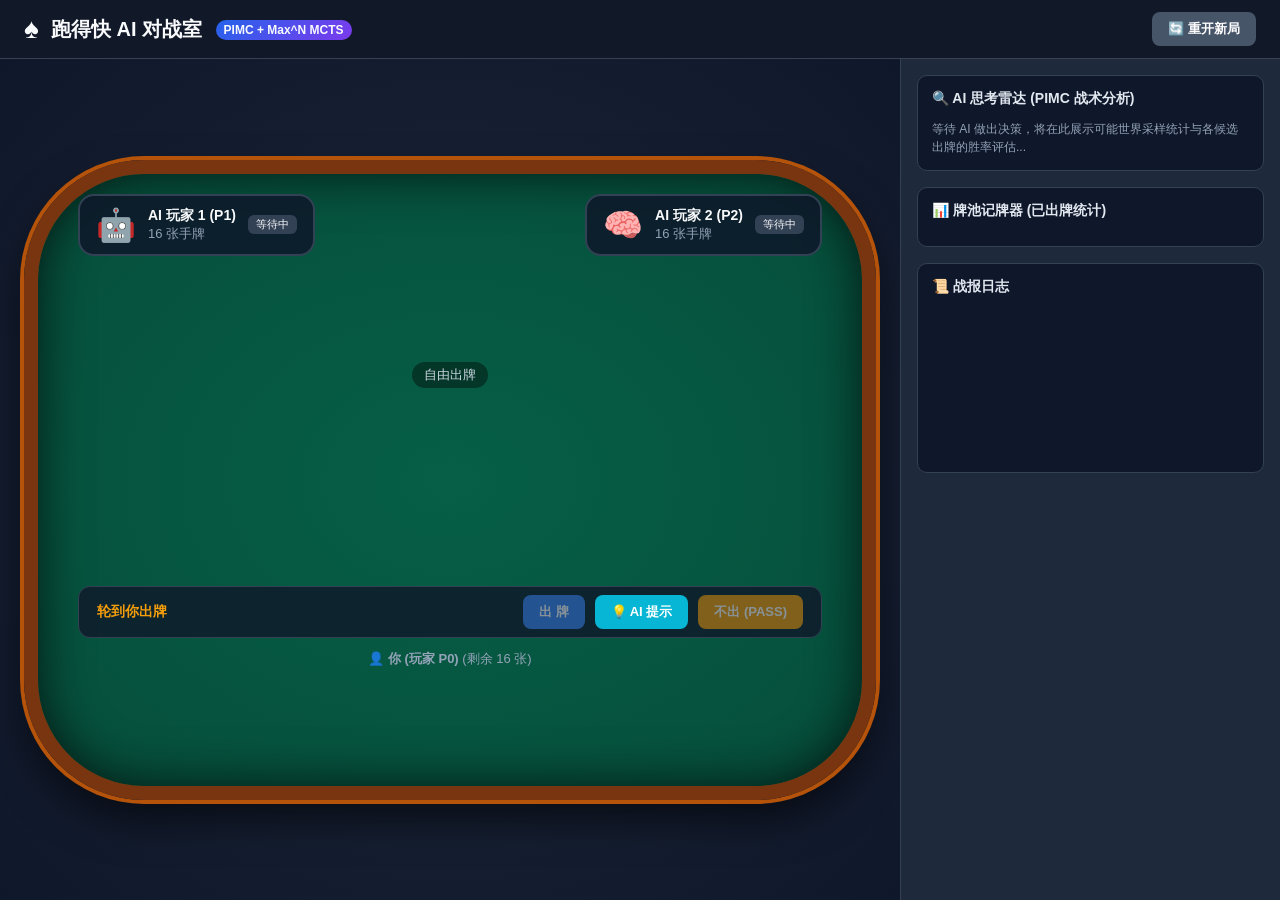
==== src/main/resources/static/index.html @ 57f460ea "feat: add integrated local web game client for 1 human vs 2 AI players" ====
<!DOCTYPE html>
<html lang="zh-CN">
<head>
    <meta charset="UTF-8">
    <meta name="viewport" content="width=device-width, initial-scale=1.0">
    <title>跑得快 AI 对战平台 (PIMC 算法体验)</title>
    <link rel="stylesheet" href="style.css">
</head>
<body>
    <div class="app-container">
        <!-- 顶部导航 -->
        <header class="header">
            <div class="logo">
                <span class="logo-icon">♠️</span>
                <h1>跑得快 AI 对战室 <span class="badge">PIMC + Max^N MCTS</span></h1>
            </div>
            <div class="header-actions">
                <button id="btn-new-game" class="btn btn-secondary">🔄 重开新局</button>
            </div>
        </header>

        <!-- 主体对战区与分析侧边栏 -->
        <main class="main-content">
            <!-- 牌桌区 -->
            <section class="table-container">
                <div class="poker-table">
                    <!-- 上方两名 AI 玩家 -->
                    <div class="opponents-row">
                        <!-- AI 玩家 1 -->
                        <div id="player-1" class="player-box ai-player">
                            <div class="player-avatar">🤖</div>
                            <div class="player-info">
                                <div class="player-name">AI 玩家 1 (P1)</div>
                                <div class="card-count"><span id="p1-card-count">16</span> 张手牌</div>
                            </div>
                            <div id="p1-status" class="player-status">等待中</div>
                            <div id="p1-last-move" class="played-cards-bubble"></div>
                        </div>

                        <!-- AI 玩家 2 -->
                        <div id="player-2" class="player-box ai-player">
                            <div class="player-avatar">🧠</div>
                            <div class="player-info">
                                <div class="player-name">AI 玩家 2 (P2)</div>
                                <div class="card-count"><span id="p2-card-count">16</span> 张手牌</div>
                            </div>
                            <div id="p2-status" class="player-status">等待中</div>
                            <div id="p2-last-move" class="played-cards-bubble"></div>
                        </div>
                    </div>

                    <!-- 桌面中央出牌区 -->
                    <div class="center-trick-area">
                        <div class="trick-status-badge" id="trick-status-text">自由出牌</div>
                        <div id="table-cards" class="table-cards-display"></div>
                    </div>

                    <!-- 底部人类玩家区 -->
                    <div class="human-section">
                        <!-- 操作提示与控制按钮 -->
                        <div class="human-controls">
                            <div class="turn-indicator" id="turn-indicator">轮到你出牌</div>
                            <div class="action-buttons">
                                <button id="btn-play" class="btn btn-primary" disabled>出 牌</button>
                                <button id="btn-hint" class="btn btn-info">💡 AI 提示</button>
                                <button id="btn-pass" class="btn btn-warning" disabled>不出 (PASS)</button>
                            </div>
                        </div>

                        <!-- 人类手牌展示 -->
                        <div class="human-player-box">
                            <div class="human-info">
                                <span class="human-avatar">👤</span>
                                <strong>你 (玩家 P0)</strong>
                                <span class="hand-count">(剩余 <span id="p0-card-count">16</span> 张)</span>
                            </div>
                            <div id="human-hand" class="hand-cards-display"></div>
                        </div>
                    </div>
                </div>
            </section>

            <!-- 右侧战术与 AI 思考分析面板 -->
            <aside class="sidebar">
                <!-- 实时 AI 思考雷达 -->
                <div class="panel ai-thought-panel">
                    <h3>🔍 AI 思考雷达 (PIMC 战术分析)</h3>
                    <div id="ai-thought-content" class="ai-thought-content">
                        <p class="placeholder-text">等待 AI 做出决策，将在此展示可能世界采样统计与各候选出牌的胜率评估...</p>
                    </div>
                </div>

                <!-- 记牌器面板 -->
                <div class="panel card-counter-panel">
                    <h3>📊 牌池记牌器 (已出牌统计)</h3>
                    <div id="card-counter" class="card-counter-grid"></div>
                </div>

                <!-- 实时牌局动态日志 -->
                <div class="panel logs-panel">
                    <h3>📜 战报日志</h3>
                    <div id="event-logs" class="logs-container"></div>
                </div>
            </aside>
        </main>
    </div>

    <!-- 弹窗通知 (胜负结果) -->
    <div id="modal-overlay" class="modal-overlay hidden">
        <div class="modal-content">
            <h2 id="modal-title">胜负揭晓</h2>
            <p id="modal-message"></p>
            <button id="modal-btn-restart" class="btn btn-primary">再来一局</button>
        </div>
    </div>

    <script src="app.js"></script>
</body>
</html>
---- src/main/resources/static/style.css ----
:root {
    --bg-dark: #0f172a;
    --panel-bg: #1e293b;
    --table-green: #064e3b;
    --table-felt: #065f46;
    --table-border: #b45309;
    --gold: #f59e0b;
    --primary: #3b82f6;
    --success: #10b981;
    --danger: #ef4444;
    --warning: #f59e0b;
    --info: #06b6d4;
    --text-light: #f8fafc;
    --text-muted: #94a3b8;
}

* {
    box-sizing: border-box;
    margin: 0;
    padding: 0;
}

body {
    font-family: -apple-system, BlinkMacSystemFont, "Segoe UI", Roboto, "PingFang SC", "Microsoft YaHei", sans-serif;
    background-color: var(--bg-dark);
    color: var(--text-light);
    overflow-x: hidden;
    min-height: 100vh;
}

.app-container {
    display: flex;
    flex-direction: column;
    height: 100vh;
}

/* 顶部 Header */
.header {
    background: #111827;
    border-bottom: 1px solid #374151;
    padding: 12px 24px;
    display: flex;
    justify-content: space-between;
    align-items: center;
}

.logo {
    display: flex;
    align-items: center;
    gap: 12px;
}

.logo-icon {
    font-size: 28px;
}

.logo h1 {
    font-size: 20px;
    font-weight: 700;
}

.badge {
    font-size: 12px;
    background: linear-gradient(135deg, #2563eb, #7c3aed);
    padding: 3px 8px;
    border-radius: 9999px;
    margin-left: 8px;
    vertical-align: middle;
}

/* 主体布局 */
.main-content {
    display: flex;
    flex: 1;
    overflow: hidden;
}

/* 牌桌区 */
.table-container {
    flex: 1;
    display: flex;
    align-items: center;
    justify-content: center;
    padding: 24px;
    background: radial-gradient(circle, #1e293b 0%, #0f172a 100%);
    overflow: hidden;
}

.poker-table {
    width: 100%;
    max-width: 960px;
    height: 640px;
    background: radial-gradient(ellipse at center, var(--table-felt) 0%, var(--table-green) 100%);
    border: 14px solid #78350f;
    box-shadow: 0 0 0 4px #b45309, inset 0 0 50px rgba(0, 0, 0, 0.7), 0 20px 40px rgba(0, 0, 0, 0.6);
    border-radius: 120px;
    position: relative;
    display: flex;
    flex-direction: column;
    justify-content: space-between;
    padding: 20px 40px;
}

/* 上方两位 AI 玩家 */
.opponents-row {
    display: flex;
    justify-content: space-between;
    align-items: flex-start;
}

.player-box {
    display: flex;
    align-items: center;
    gap: 12px;
    background: rgba(15, 23, 42, 0.85);
    border: 2px solid #334155;
    padding: 10px 16px;
    border-radius: 16px;
    backdrop-filter: blur(8px);
    transition: all 0.3s;
    position: relative;
    min-width: 220px;
}

.player-box.active-turn {
    border-color: var(--gold);
    box-shadow: 0 0 20px rgba(245, 158, 11, 0.5);
    transform: scale(1.03);
}

.player-avatar {
    font-size: 32px;
}

.player-info .player-name {
    font-size: 14px;
    font-weight: 600;
}

.player-info .card-count {
    font-size: 13px;
    color: var(--text-muted);
}

.player-status {
    margin-left: auto;
    font-size: 11px;
    padding: 2px 8px;
    border-radius: 6px;
    background: #334155;
}

.player-status.thinking {
    background: #d97706;
    animation: pulse 1.2s infinite;
}

@keyframes pulse {
    0%, 100% { opacity: 1; }
    50% { opacity: 0.5; }
}

.played-cards-bubble {
    position: absolute;
    bottom: -45px;
    left: 10px;
    display: flex;
    gap: 4px;
}

/* 中央桌面出牌区 */
.center-trick-area {
    display: flex;
    flex-direction: column;
    align-items: center;
    justify-content: center;
    min-height: 120px;
}

.trick-status-badge {
    font-size: 13px;
    padding: 4px 12px;
    background: rgba(0, 0, 0, 0.4);
    border-radius: 20px;
    color: #cbd5e1;
    margin-bottom: 12px;
}

.table-cards-display {
    display: flex;
    gap: 6px;
    min-height: 80px;
    align-items: center;
}

/* 底部人类玩家区 */
.human-section {
    display: flex;
    flex-direction: column;
    gap: 12px;
    align-items: center;
}

.human-controls {
    display: flex;
    justify-content: space-between;
    width: 100%;
    align-items: center;
    background: rgba(15, 23, 42, 0.8);
    padding: 8px 18px;
    border-radius: 12px;
    border: 1px solid #334155;
}

.turn-indicator {
    font-size: 14px;
    font-weight: 700;
    color: var(--gold);
}

.action-buttons {
    display: flex;
    gap: 10px;
}

.human-player-box {
    display: flex;
    flex-direction: column;
    align-items: center;
    gap: 8px;
    width: 100%;
}

.human-info {
    font-size: 13px;
    color: #94a3b8;
}

/* 手牌视觉组件 */
.hand-cards-display {
    display: flex;
    justify-content: center;
    gap: 5px;
    padding-bottom: 5px;
    min-height: 90px;
    max-width: 100%;
    overflow-x: auto;
}

.card {
    width: 48px;
    height: 72px;
    background: #ffffff;
    border-radius: 6px;
    box-shadow: 0 4px 8px rgba(0, 0, 0, 0.3);
    color: #1e293b;
    display: flex;
    flex-direction: column;
    justify-content: space-between;
    padding: 4px 6px;
    font-weight: 700;
    font-size: 16px;
    cursor: pointer;
    user-select: none;
    transition: transform 0.15s ease, box-shadow 0.15s ease;
    border: 1px solid #cbd5e1;
}

.card:hover {
    transform: translateY(-8px);
    box-shadow: 0 8px 16px rgba(0, 0, 0, 0.5);
}

.card.selected {
    transform: translateY(-20px);
    box-shadow: 0 12px 20px rgba(59, 130, 246, 0.6);
    border-color: #3b82f6;
    background: #eff6ff;
}

.card.red {
    color: #dc2626;
}

.card.small {
    width: 36px;
    height: 54px;
    font-size: 13px;
    padding: 2px 4px;
}

/* 侧边栏与战术面板 */
.sidebar {
    width: 380px;
    background: var(--panel-bg);
    border-left: 1px solid #334155;
    display: flex;
    flex-direction: column;
    overflow-y: auto;
    padding: 16px;
    gap: 16px;
}

.panel {
    background: #0f172a;
    border: 1px solid #334155;
    border-radius: 10px;
    padding: 14px;
}

.panel h3 {
    font-size: 14px;
    font-weight: 700;
    margin-bottom: 12px;
    color: #e2e8f0;
    display: flex;
    align-items: center;
    gap: 6px;
}

/* AI 思考雷达 */
.ai-thought-content {
    font-size: 12px;
}

.thought-item {
    margin-bottom: 10px;
}

.thought-header {
    display: flex;
    justify-content: space-between;
    margin-bottom: 4px;
    color: #cbd5e1;
}

.progress-bar-bg {
    background: #334155;
    height: 6px;
    border-radius: 3px;
    overflow: hidden;
}

.progress-bar-fill {
    background: linear-gradient(90deg, #3b82f6, #10b981);
    height: 100%;
    border-radius: 3px;
}

.placeholder-text {
    color: var(--text-muted);
    font-size: 12px;
    line-height: 1.5;
}

/* 记牌器 */
.card-counter-grid {
    display: grid;
    grid-template-columns: repeat(7, 1fr);
    gap: 6px;
}

.counter-item {
    display: flex;
    flex-direction: column;
    align-items: center;
    background: #1e293b;
    border: 1px solid #334155;
    border-radius: 6px;
    padding: 4px 0;
}

.counter-rank {
    font-weight: 700;
    font-size: 13px;
}

.counter-value {
    font-size: 11px;
    color: #f59e0b;
}

/* 战报日志 */
.logs-container {
    height: 150px;
    overflow-y: auto;
    font-size: 12px;
    line-height: 1.6;
    color: #cbd5e1;
    display: flex;
    flex-direction: column;
    gap: 4px;
}

.log-entry {
    padding: 2px 0;
    border-bottom: 1px dashed #1e293b;
}

/* 按钮规范 */
.btn {
    padding: 8px 16px;
    font-size: 13px;
    font-weight: 600;
    border-radius: 8px;
    border: none;
    cursor: pointer;
    transition: background-color 0.2s, transform 0.1s;
}

.btn:active {
    transform: scale(0.97);
}

.btn:disabled {
    opacity: 0.5;
    cursor: not-allowed;
}

.btn-primary { background: var(--primary); color: #fff; }
.btn-primary:hover:not(:disabled) { background: #2563eb; }

.btn-secondary { background: #475569; color: #fff; }
.btn-secondary:hover:not(:disabled) { background: #64748b; }

.btn-info { background: var(--info); color: #fff; }
.btn-info:hover:not(:disabled) { background: #0891b2; }

.btn-warning { background: var(--warning); color: #fff; }
.btn-warning:hover:not(:disabled) { background: #d97706; }

/* 模态弹窗 */
.modal-overlay {
    position: fixed;
    top: 0; left: 0; right: 0; bottom: 0;
    background: rgba(0, 0, 0, 0.7);
    display: flex;
    align-items: center;
    justify-content: center;
    z-index: 999;
}

.modal-overlay.hidden {
    display: none;
}

.modal-content {
    background: #1e293b;
    border: 2px solid var(--gold);
    border-radius: 16px;
    padding: 30px 40px;
    text-align: center;
    max-width: 400px;
    width: 90%;
    box-shadow: 0 20px 50px rgba(0, 0, 0, 0.8);
}

.modal-content h2 {
    font-size: 24px;
    color: var(--gold);
    margin-bottom: 12px;
}

.modal-content p {
    font-size: 15px;
    color: #cbd5e1;
    margin-bottom: 24px;
}
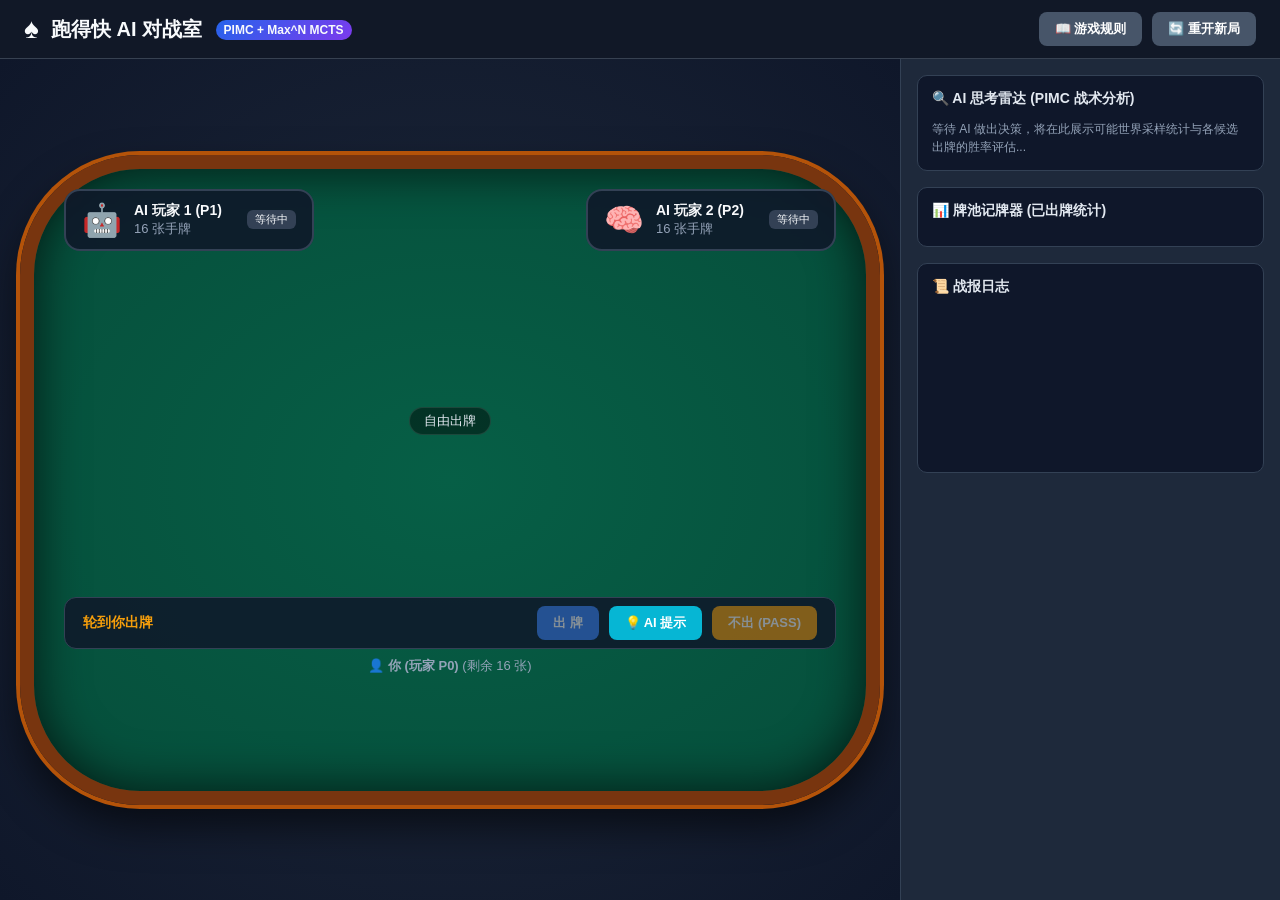
==== commit 1da76d45: "feat: support independent player action displays with pass badges, rules modal, and multi-session is" ====
--- a/src/main/resources/static/index.html
+++ b/src/main/resources/static/index.html
@@ -15,6 +15,7 @@
                 <h1>跑得快 AI 对战室 <span class="badge">PIMC + Max^N MCTS</span></h1>
             </div>
             <div class="header-actions">
+                <button id="btn-rules" class="btn btn-secondary">📖 游戏规则</button>
                 <button id="btn-new-game" class="btn btn-secondary">🔄 重开新局</button>
             </div>
         </header>
@@ -26,37 +27,45 @@
                 <div class="poker-table">
                     <!-- 上方两名 AI 玩家 -->
                     <div class="opponents-row">
-                        <!-- AI 玩家 1 -->
-                        <div id="player-1" class="player-box ai-player">
-                            <div class="player-avatar">🤖</div>
-                            <div class="player-info">
-                                <div class="player-name">AI 玩家 1 (P1)</div>
-                                <div class="card-count"><span id="p1-card-count">16</span> 张手牌</div>
+                        <!-- AI 玩家 1 区域 -->
+                        <div class="player-unit left-unit">
+                            <div id="player-1" class="player-box ai-player">
+                                <div class="player-avatar">🤖</div>
+                                <div class="player-info">
+                                    <div class="player-name">AI 玩家 1 (P1)</div>
+                                    <div class="card-count"><span id="p1-card-count">16</span> 张手牌</div>
+                                </div>
+                                <div id="p1-status" class="player-status">等待中</div>
                             </div>
-                            <div id="p1-status" class="player-status">等待中</div>
-                            <div id="p1-last-move" class="played-cards-bubble"></div>
+                            <!-- P1 面前出牌/过牌展示区 -->
+                            <div id="p1-action-area" class="player-action-display"></div>
                         </div>
 
-                        <!-- AI 玩家 2 -->
-                        <div id="player-2" class="player-box ai-player">
-                            <div class="player-avatar">🧠</div>
-                            <div class="player-info">
-                                <div class="player-name">AI 玩家 2 (P2)</div>
-                                <div class="card-count"><span id="p2-card-count">16</span> 张手牌</div>
+                        <!-- AI 玩家 2 区域 -->
+                        <div class="player-unit right-unit">
+                            <div id="player-2" class="player-box ai-player">
+                                <div class="player-avatar">🧠</div>
+                                <div class="player-info">
+                                    <div class="player-name">AI 玩家 2 (P2)</div>
+                                    <div class="card-count"><span id="p2-card-count">16</span> 张手牌</div>
+                                </div>
+                                <div id="p2-status" class="player-status">等待中</div>
                             </div>
-                            <div id="p2-status" class="player-status">等待中</div>
-                            <div id="p2-last-move" class="played-cards-bubble"></div>
+                            <!-- P2 面前出牌/过牌展示区 -->
+                            <div id="p2-action-area" class="player-action-display"></div>
                         </div>
                     </div>
 
-                    <!-- 桌面中央出牌区 -->
+                    <!-- 桌面中央状态提示区 -->
                     <div class="center-trick-area">
                         <div class="trick-status-badge" id="trick-status-text">自由出牌</div>
-                        <div id="table-cards" class="table-cards-display"></div>
                     </div>
 
                     <!-- 底部人类玩家区 -->
                     <div class="human-section">
+                        <!-- P0 (真人) 面前出牌/过牌展示区 -->
+                        <div id="p0-action-area" class="player-action-display human-action-display"></div>
+
                         <!-- 操作提示与控制按钮 -->
                         <div class="human-controls">
                             <div class="turn-indicator" id="turn-indicator">轮到你出牌</div>
@@ -105,6 +114,51 @@
         </main>
     </div>
 
+    <!-- 游戏规则弹窗 -->
+    <div id="rules-modal" class="modal-overlay hidden">
+        <div class="modal-content rules-modal-content">
+            <div class="modal-header">
+                <h2>📖 跑得快游戏规则详解</h2>
+                <button id="rules-close-icon" class="btn-close">&times;</button>
+            </div>
+            <div class="rules-body">
+                <section class="rule-sec">
+                    <h4>1. 牌数与人数</h4>
+                    <p>标准 3 人对局，总共 48 张扑克牌（无大小王，去掉 3 张 2 和 1 张 A，保留 1 张 2、3 张 A 以及 3~K 各 4 张）。每人发 16 张手牌。</p>
+                </section>
+
+                <section class="rule-sec highlight-sec">
+                    <h4>⚠️ 2. 核心规则：能管必管 / 有牌必压</h4>
+                    <p>这是正宗跑得快与斗地主的最大区别：<strong>当上家出牌后，若你手牌中存在能够大过上家的合法牌型，规则强制要求必须打出，不允许选择“不出 (PASS)”！</strong></p>
+                    <p>只有当你手中<strong>完全没有任何牌能够压制</strong>时，“不出 (PASS)”按钮才会解锁可用。这也是为什么有时 PASS 按钮为置灰状态的原因。</p>
+                </section>
+
+                <section class="rule-sec">
+                    <h4>3. 牌型与大小</h4>
+                    <ul>
+                        <li><strong>点数顺序</strong>：2 > A > K > Q > J > 10 > 9 > 8 > 7 > 6 > 5 > 4 > 3</li>
+                        <li><strong>单张</strong>：任意单张牌，比点数大小。</li>
+                        <li><strong>对子</strong>：两张点数相同的牌。</li>
+                        <li><strong>三张</strong>：三张同点数牌，可单出，也可三带一、三带二（可带一对或两张单牌）。</li>
+                        <li><strong>顺子</strong>：5 张或以上连续单牌（3 到 A，顺子不能包含 2）。</li>
+                        <li><strong>连对</strong>：2 对或以上连续对子（如 3344，最大到 AA）。</li>
+                        <li><strong>飞机</strong>：2 个或以上连续三张，可带单牌或对子。</li>
+                        <li><strong>炸弹</strong>：4 张同点数牌，能压除更大炸弹外的所有普通牌型。</li>
+                        <li><strong>四带二</strong>：4 张同点数带两张单牌或一对。</li>
+                    </ul>
+                </section>
+
+                <section class="rule-sec">
+                    <h4>4. 胜负判定</h4>
+                    <p>各自为战，任何一位玩家率先出完手中的全部 16 张牌即刻获胜，牌局结束！</p>
+                </section>
+            </div>
+            <div class="modal-footer">
+                <button id="btn-rules-confirm" class="btn btn-primary">我了解了，开始游戏</button>
+            </div>
+        </div>
+    </div>
+
     <!-- 弹窗通知 (胜负结果) -->
     <div id="modal-overlay" class="modal-overlay hidden">
         <div class="modal-content">
--- a/src/main/resources/static/style.css
+++ b/src/main/resources/static/style.css
@@ -68,6 +68,11 @@
     vertical-align: middle;
 }
 
+.header-actions {
+    display: flex;
+    gap: 10px;
+}
+
 /* 主体布局 */
 .main-content {
     display: flex;
@@ -81,15 +86,15 @@
     display: flex;
     align-items: center;
     justify-content: center;
-    padding: 24px;
+    padding: 20px;
     background: radial-gradient(circle, #1e293b 0%, #0f172a 100%);
     overflow: hidden;
 }
 
 .poker-table {
     width: 100%;
-    max-width: 960px;
-    height: 640px;
+    max-width: 980px;
+    height: 650px;
     background: radial-gradient(ellipse at center, var(--table-felt) 0%, var(--table-green) 100%);
     border: 14px solid #78350f;
     box-shadow: 0 0 0 4px #b45309, inset 0 0 50px rgba(0, 0, 0, 0.7), 0 20px 40px rgba(0, 0, 0, 0.6);
@@ -98,34 +103,48 @@
     display: flex;
     flex-direction: column;
     justify-content: space-between;
-    padding: 20px 40px;
-}
-
-/* 上方两位 AI 玩家 */
+    padding: 20px 30px;
+}
+
+/* 上方两位 AI 玩家容器 */
 .opponents-row {
     display: flex;
     justify-content: space-between;
     align-items: flex-start;
 }
 
+.player-unit {
+    display: flex;
+    flex-direction: column;
+    gap: 8px;
+    width: 250px;
+}
+
+.player-unit.left-unit {
+    align-items: flex-start;
+}
+
+.player-unit.right-unit {
+    align-items: flex-end;
+}
+
 .player-box {
     display: flex;
     align-items: center;
     gap: 12px;
-    background: rgba(15, 23, 42, 0.85);
+    background: rgba(15, 23, 42, 0.88);
     border: 2px solid #334155;
     padding: 10px 16px;
     border-radius: 16px;
     backdrop-filter: blur(8px);
     transition: all 0.3s;
-    position: relative;
-    min-width: 220px;
+    width: 100%;
 }
 
 .player-box.active-turn {
     border-color: var(--gold);
-    box-shadow: 0 0 20px rgba(245, 158, 11, 0.5);
-    transform: scale(1.03);
+    box-shadow: 0 0 20px rgba(245, 158, 11, 0.6);
+    transform: scale(1.02);
 }
 
 .player-avatar {
@@ -160,45 +179,75 @@
     50% { opacity: 0.5; }
 }
 
-.played-cards-bubble {
-    position: absolute;
-    bottom: -45px;
-    left: 10px;
-    display: flex;
+/* 玩家面前各自的出牌 / 过牌展示区 */
+.player-action-display {
+    min-height: 62px;
+    display: flex;
+    align-items: center;
     gap: 4px;
-}
-
-/* 中央桌面出牌区 */
+    padding: 4px 6px;
+}
+
+.human-action-display {
+    justify-content: center;
+    min-height: 64px;
+    margin-bottom: 4px;
+}
+
+/* 过牌 (PASS) 提示气泡 */
+.pass-badge {
+    background: rgba(239, 68, 68, 0.2);
+    border: 1.5px solid #ef4444;
+    color: #fca5a5;
+    font-size: 13px;
+    font-weight: 700;
+    padding: 6px 14px;
+    border-radius: 20px;
+    letter-spacing: 1px;
+    box-shadow: 0 4px 10px rgba(239, 68, 68, 0.3);
+    animation: popIn 0.25s ease-out;
+}
+
+/* 出牌类型标签 */
+.action-type-tag {
+    font-size: 11px;
+    background: rgba(0, 0, 0, 0.5);
+    color: #cbd5e1;
+    padding: 2px 6px;
+    border-radius: 4px;
+    margin-left: 6px;
+    align-self: flex-end;
+}
+
+@keyframes popIn {
+    0% { transform: scale(0.8); opacity: 0; }
+    100% { transform: scale(1); opacity: 1; }
+}
+
+/* 中央状态区 */
 .center-trick-area {
     display: flex;
     flex-direction: column;
     align-items: center;
     justify-content: center;
-    min-height: 120px;
 }
 
 .trick-status-badge {
     font-size: 13px;
-    padding: 4px 12px;
-    background: rgba(0, 0, 0, 0.4);
+    padding: 4px 14px;
+    background: rgba(0, 0, 0, 0.45);
+    border: 1px solid rgba(255, 255, 255, 0.1);
     border-radius: 20px;
-    color: #cbd5e1;
-    margin-bottom: 12px;
-}
-
-.table-cards-display {
-    display: flex;
-    gap: 6px;
-    min-height: 80px;
-    align-items: center;
+    color: #e2e8f0;
 }
 
 /* 底部人类玩家区 */
 .human-section {
     display: flex;
     flex-direction: column;
-    gap: 12px;
-    align-items: center;
+    gap: 8px;
+    align-items: center;
+    width: 100%;
 }
 
 .human-controls {
@@ -206,7 +255,7 @@
     justify-content: space-between;
     width: 100%;
     align-items: center;
-    background: rgba(15, 23, 42, 0.8);
+    background: rgba(15, 23, 42, 0.85);
     padding: 8px 18px;
     border-radius: 12px;
     border: 1px solid #334155;
@@ -227,7 +276,7 @@
     display: flex;
     flex-direction: column;
     align-items: center;
-    gap: 8px;
+    gap: 6px;
     width: 100%;
 }
 
@@ -283,10 +332,16 @@
 }
 
 .card.small {
-    width: 36px;
-    height: 54px;
+    width: 38px;
+    height: 56px;
     font-size: 13px;
     padding: 2px 4px;
+    cursor: default;
+}
+
+.card.small:hover {
+    transform: none;
+    box-shadow: 0 4px 8px rgba(0, 0, 0, 0.3);
 }
 
 /* 侧边栏与战术面板 */
@@ -433,11 +488,12 @@
 .modal-overlay {
     position: fixed;
     top: 0; left: 0; right: 0; bottom: 0;
-    background: rgba(0, 0, 0, 0.7);
+    background: rgba(0, 0, 0, 0.75);
     display: flex;
     align-items: center;
     justify-content: center;
     z-index: 999;
+    backdrop-filter: blur(4px);
 }
 
 .modal-overlay.hidden {
@@ -448,21 +504,95 @@
     background: #1e293b;
     border: 2px solid var(--gold);
     border-radius: 16px;
-    padding: 30px 40px;
+    padding: 28px 36px;
     text-align: center;
-    max-width: 400px;
+    max-width: 440px;
     width: 90%;
     box-shadow: 0 20px 50px rgba(0, 0, 0, 0.8);
 }
 
 .modal-content h2 {
-    font-size: 24px;
+    font-size: 22px;
     color: var(--gold);
     margin-bottom: 12px;
 }
 
 .modal-content p {
-    font-size: 15px;
+    font-size: 14px;
     color: #cbd5e1;
     margin-bottom: 24px;
 }
+
+/* 规则详情弹窗 */
+.rules-modal-content {
+    max-width: 600px;
+    text-align: left;
+    max-height: 80vh;
+    display: flex;
+    flex-direction: column;
+    padding: 0;
+}
+
+.modal-header {
+    padding: 16px 24px;
+    border-bottom: 1px solid #334155;
+    display: flex;
+    justify-content: space-between;
+    align-items: center;
+}
+
+.modal-header h2 {
+    margin: 0;
+    font-size: 18px;
+}
+
+.btn-close {
+    background: none;
+    border: none;
+    color: #94a3b8;
+    font-size: 24px;
+    cursor: pointer;
+}
+
+.btn-close:hover {
+    color: #fff;
+}
+
+.rules-body {
+    padding: 20px 24px;
+    overflow-y: auto;
+    font-size: 13px;
+    line-height: 1.7;
+    color: #cbd5e1;
+    display: flex;
+    flex-direction: column;
+    gap: 16px;
+}
+
+.rule-sec h4 {
+    color: #38bdf8;
+    margin-bottom: 6px;
+    font-size: 14px;
+}
+
+.rule-sec ul {
+    padding-left: 20px;
+}
+
+.highlight-sec {
+    background: rgba(245, 158, 11, 0.1);
+    border-left: 4px solid var(--gold);
+    padding: 10px 14px;
+    border-radius: 4px;
+}
+
+.highlight-sec h4 {
+    color: var(--gold);
+}
+
+.modal-footer {
+    padding: 14px 24px;
+    border-top: 1px solid #334155;
+    display: flex;
+    justify-content: flex-end;
+}
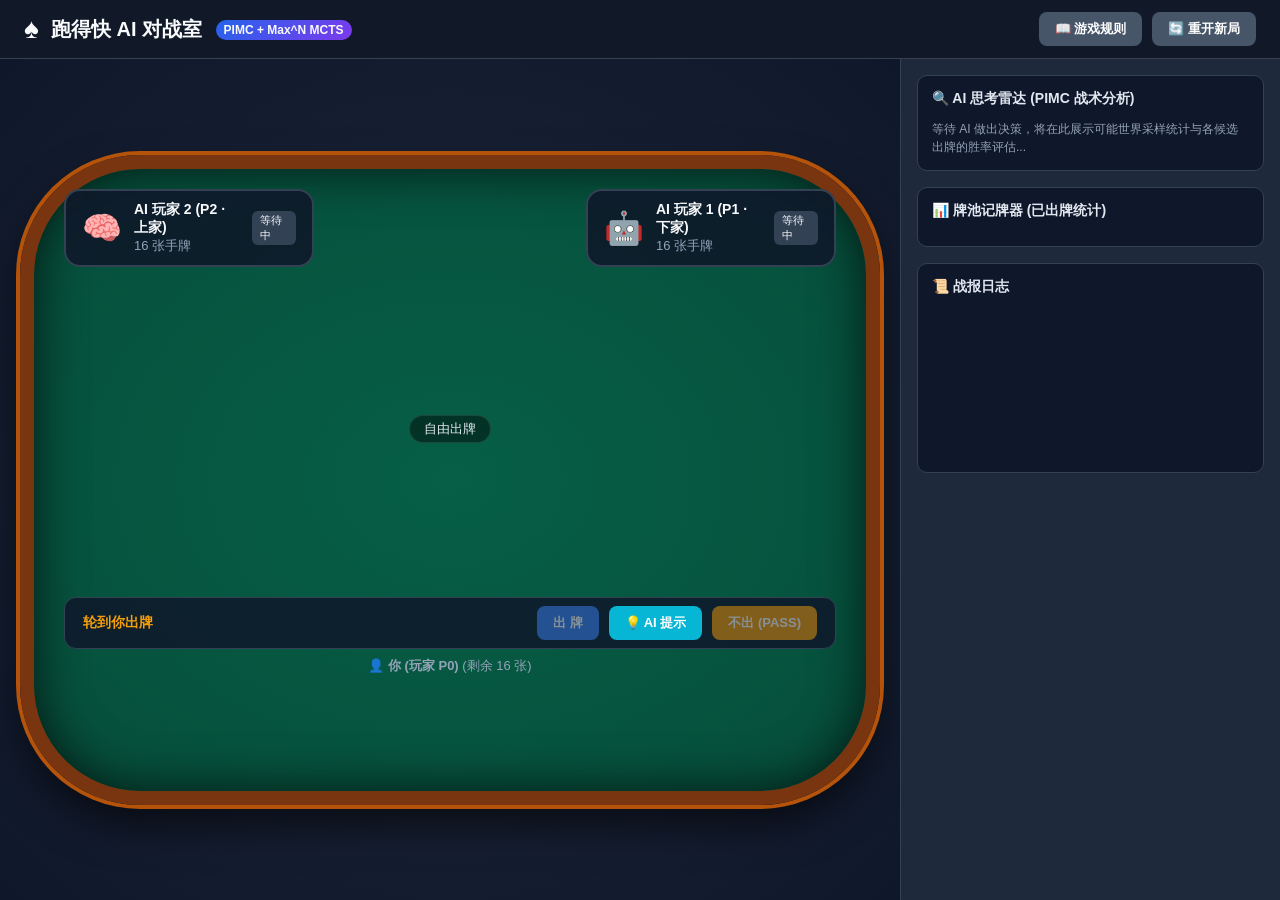
==== commit 73ac49fa: "feat: adjust UI turn layout to counter-clockwise and bump version to 1.0.1" ====
--- a/src/main/resources/static/index.html
+++ b/src/main/resources/static/index.html
@@ -27,32 +27,32 @@
                 <div class="poker-table">
                     <!-- 上方两名 AI 玩家 -->
                     <div class="opponents-row">
-                        <!-- AI 玩家 1 区域 -->
+                        <!-- AI 玩家 2 区域 (上家) -->
                         <div class="player-unit left-unit">
+                            <div id="player-2" class="player-box ai-player">
+                                <div class="player-avatar">🧠</div>
+                                <div class="player-info">
+                                    <div class="player-name">AI 玩家 2 (P2 · 上家)</div>
+                                    <div class="card-count"><span id="p2-card-count">16</span> 张手牌</div>
+                                </div>
+                                <div id="p2-status" class="player-status">等待中</div>
+                            </div>
+                            <!-- P2 面前出牌/过牌展示区 -->
+                            <div id="p2-action-area" class="player-action-display"></div>
+                        </div>
+
+                        <!-- AI 玩家 1 区域 (下家) -->
+                        <div class="player-unit right-unit">
                             <div id="player-1" class="player-box ai-player">
                                 <div class="player-avatar">🤖</div>
                                 <div class="player-info">
-                                    <div class="player-name">AI 玩家 1 (P1)</div>
+                                    <div class="player-name">AI 玩家 1 (P1 · 下家)</div>
                                     <div class="card-count"><span id="p1-card-count">16</span> 张手牌</div>
                                 </div>
                                 <div id="p1-status" class="player-status">等待中</div>
                             </div>
                             <!-- P1 面前出牌/过牌展示区 -->
                             <div id="p1-action-area" class="player-action-display"></div>
-                        </div>
-
-                        <!-- AI 玩家 2 区域 -->
-                        <div class="player-unit right-unit">
-                            <div id="player-2" class="player-box ai-player">
-                                <div class="player-avatar">🧠</div>
-                                <div class="player-info">
-                                    <div class="player-name">AI 玩家 2 (P2)</div>
-                                    <div class="card-count"><span id="p2-card-count">16</span> 张手牌</div>
-                                </div>
-                                <div id="p2-status" class="player-status">等待中</div>
-                            </div>
-                            <!-- P2 面前出牌/过牌展示区 -->
-                            <div id="p2-action-area" class="player-action-display"></div>
                         </div>
                     </div>
 
